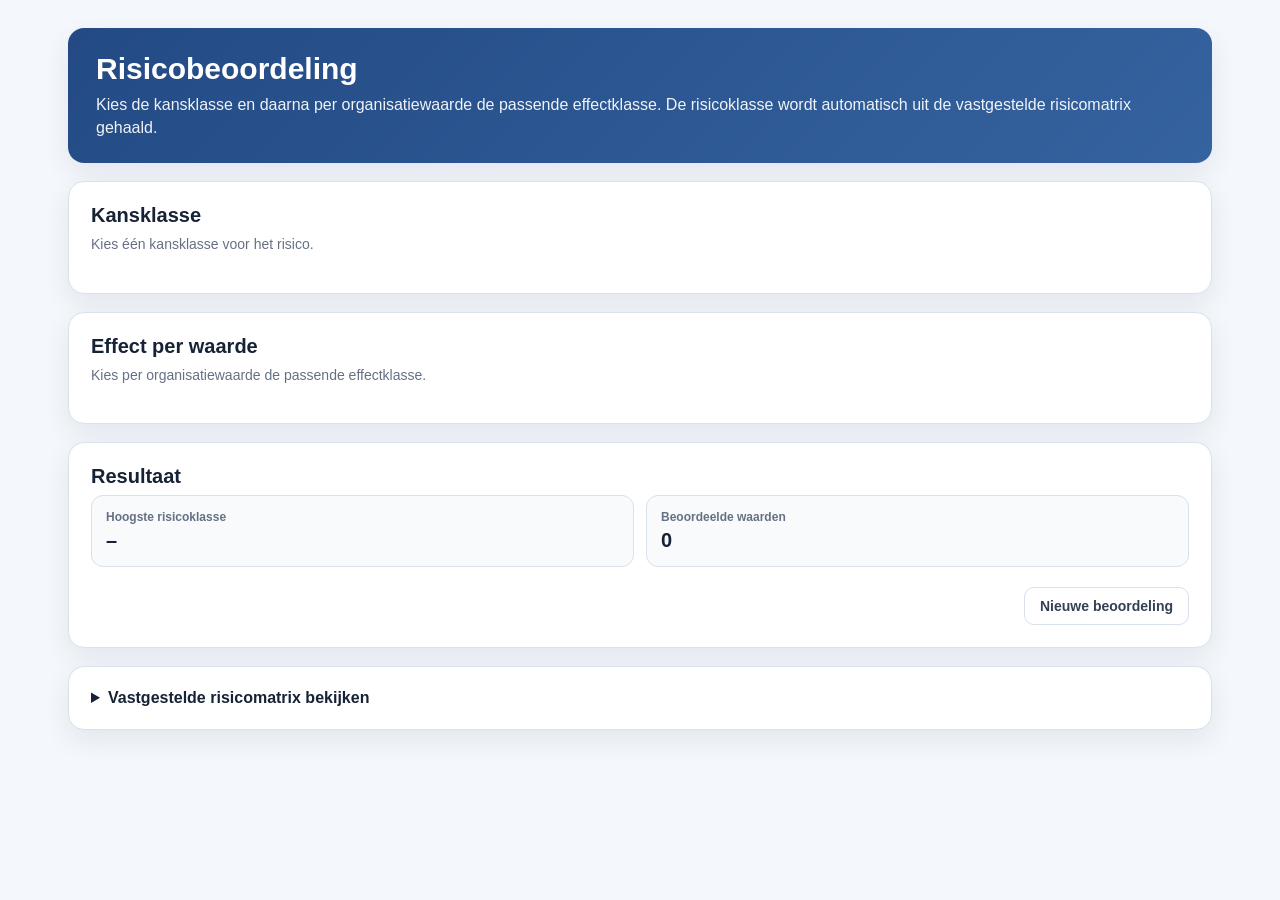
==== index.html @ 5b683b2f "Make root page direct risk assessment" ====
<!doctype html>
<html lang="nl">
<head>
<meta charset="utf-8">
<meta name="viewport" content="width=device-width, initial-scale=1">
<title>Risicobeoordeling</title>
<link rel="stylesheet" href="styles.css?v=20261007-5">
</head>
<body>
<div class="wrap">
  <section class="hero">
    <h1>Risicobeoordeling</h1>
    <p>Kies de kansklasse en daarna per organisatiewaarde de passende effectklasse. De risicoklasse wordt automatisch uit de vastgestelde risicomatrix gehaald.</p>
  </section>
  <section class="panel">
    <h2>Kansklasse</h2>
    <p class="hint">Kies één kansklasse voor het risico.</p>
    <div class="chance-grid" id="assessmentChances"></div>
  </section>
  <section class="panel">
    <h2>Effect per waarde</h2>
    <p class="hint">Kies per organisatiewaarde de passende effectklasse.</p>
    <div id="assessmentRows"></div>
  </section>
  <section class="panel">
    <h2>Resultaat</h2>
    <div class="assessment-summary">
      <div class="summary-card"><span>Hoogste risicoklasse</span><strong id="highestRisk">–</strong></div>
      <div class="summary-card"><span>Beoordeelde waarden</span><strong id="completedValues">0</strong></div>
    </div>
    <div class="notice hidden" id="assessmentWarning"></div>
    <div class="actions"><span></span><div class="actions-right"><button class="secondary" id="resetAssessmentBtn" type="button">Nieuwe beoordeling</button></div></div>
  </section>
  <section class="panel">
    <details>
      <summary><strong>Vastgestelde risicomatrix bekijken</strong></summary>
      <div id="finalMatrix" style="margin-top:14px"></div>
    </details>
  </section>
</div>
<script src="config.js?v=20261007-1"></script>
<script src="app.js?v=20261007-4" defer></script>
</body>
</html>
---- styles.css ----
:root{
  --bg:#f4f7fb; --panel:#fff; --text:#162235; --muted:#667085; --line:#d9e1ea;
  --blue:#234a84; --blue2:#35639f; --shadow:0 10px 28px rgba(23,43,77,.08); --radius:16px;
  --very-low:#2e7d32; --low:#8bc34a; --medium:#ffca28; --high:#fb8c00; --very-high:#d32f2f;
}
*{box-sizing:border-box}
body{margin:0;font-family:Arial,Helvetica,sans-serif;background:var(--bg);color:var(--text)}
.wrap{max-width:1180px;margin:0 auto;padding:28px 18px 48px}
.hero{background:linear-gradient(135deg,var(--blue),var(--blue2));color:#fff;border-radius:var(--radius);padding:24px 28px;box-shadow:var(--shadow);margin-bottom:18px}
.hero h1{margin:0 0 7px;font-size:30px}.hero p{margin:0;opacity:.93;line-height:1.45}
.panel{background:var(--panel);border:1px solid var(--line);border-radius:var(--radius);box-shadow:var(--shadow);padding:22px;margin-top:18px}
.hidden{display:none!important} h2{font-size:20px;margin:0 0 7px} h3{font-size:16px;margin:22px 0 8px}.hint{color:var(--muted);font-size:14px;line-height:1.45;margin:0 0 16px}
.stepper{display:grid;grid-template-columns:repeat(6,1fr);gap:8px;margin:16px 0 4px}.step{padding:10px 8px;border-radius:10px;background:#e8edf4;color:#667085;text-align:center;font-size:12px;font-weight:700}.step.active{background:var(--blue);color:#fff}.step.done{background:#dbe8f8;color:var(--blue)}
.row{display:flex;gap:12px;align-items:end;flex-wrap:wrap}.field{flex:1;min-width:210px}.field.small{flex:0 0 190px}.field label{display:block;font-size:12px;font-weight:700;color:#475467;margin:0 0 6px}.field input,.field select,.field textarea{width:100%;border:1px solid var(--line);border-radius:10px;background:#fff;padding:10px 11px;font:inherit;color:var(--text)}.field textarea{min-height:82px;resize:vertical}
.value-list,.class-list{display:grid;gap:10px}.input-card{border:1px solid #e4e8ee;background:#fafbfd;border-radius:12px;padding:14px}.input-card strong{display:block;margin-bottom:9px;color:var(--blue)}
.actions{display:flex;justify-content:space-between;gap:10px;margin-top:20px;flex-wrap:wrap}.actions-right{display:flex;gap:10px;flex-wrap:wrap}button{border:0;border-radius:10px;padding:10px 15px;font-weight:700;cursor:pointer;font-size:14px}.primary{background:var(--blue);color:#fff}.secondary{background:#fff;color:#344054;border:1px solid var(--line)}.danger{background:#fff;color:#b42318;border:1px solid #f1b5ae}button:disabled{opacity:.45;cursor:not-allowed}
.notice{padding:11px 13px;border-radius:10px;background:#fff7e6;border:1px solid #f0c36d;color:#7a4a00;font-size:13px;line-height:1.4;margin-top:12px}
.matrix-scroll{overflow:auto;border:1px solid var(--line);border-radius:12px}.matrix{border-collapse:collapse;width:100%;min-width:700px}.matrix th,.matrix td{border:1px solid #dfe5ec;padding:8px;text-align:center;vertical-align:middle}.matrix th{background:#f4f6f9;font-size:12px}.matrix .effect-head{text-align:left;min-width:220px}.matrix td select{width:100%;min-width:125px;padding:8px;border:1px solid rgba(0,0,0,.18);border-radius:8px;font-weight:700;background:#fff}
.legend{display:flex;flex-wrap:wrap;gap:8px;margin:12px 0 0}.legend span,.risk-badge{display:inline-flex;align-items:center;justify-content:center;border-radius:999px;padding:6px 10px;font-size:12px;font-weight:800;border:1px solid rgba(0,0,0,.08)}
.risk-very-low{background:var(--very-low);color:#fff}.risk-low{background:var(--low);color:#102a12}.risk-medium{background:var(--medium);color:#3d3200}.risk-high{background:var(--high);color:#311700}.risk-very-high{background:var(--very-high);color:#fff}
.config-summary{display:grid;grid-template-columns:repeat(3,1fr);gap:10px;margin-top:12px}.summary-card{background:#f8fafc;border:1px solid var(--line);border-radius:12px;padding:14px}.summary-card span{display:block;color:var(--muted);font-size:12px;font-weight:700;margin-bottom:5px}.summary-card strong{font-size:20px}.divider{height:1px;background:#e8ecf1;margin:22px 0}
.chance-grid{display:grid;grid-template-columns:repeat(auto-fit,minmax(145px,1fr));gap:9px}.choice input{display:none}.choice label{display:flex;min-height:125px;padding:12px;border:2px solid var(--line);border-radius:12px;align-items:center;justify-content:center;text-align:center;cursor:pointer;background:#fff;transition:.15s}.choice input:checked+label{border-color:var(--blue);background:#edf4ff}.choice .code{display:block;color:var(--blue);font-size:16px;font-weight:800;margin-bottom:4px}.choice .desc{display:block;font-size:12px;line-height:1.35;color:#475467}
.assessment-row{display:grid;grid-template-columns:220px 1fr 180px;gap:14px;align-items:center;padding:14px 0;border-top:1px solid #edf0f4}.assessment-row:first-child{border-top:0}.business{font-weight:800}.effect-buttons{display:grid;grid-template-columns:repeat(auto-fit,minmax(70px,1fr));gap:7px}.effect-buttons button{background:#fff;color:#344054;border:1px solid var(--line);padding:10px 7px}.effect-buttons button.active{background:var(--blue);color:#fff;border-color:var(--blue)}.result-cell{text-align:right}.effect-detail{grid-column:2 / 4;background:#f8fafc;border:1px solid #e3e9f0;border-radius:10px;padding:11px 13px;font-size:13px;line-height:1.45;margin-top:-6px}.empty{color:#98a2b3;font-size:13px}.assessment-summary{display:grid;grid-template-columns:repeat(2,1fr);gap:12px}.toolbar{display:flex;gap:8px;flex-wrap:wrap;margin-top:14px}.file-input{display:none}
@media(max-width:820px){.stepper{grid-template-columns:repeat(3,1fr)}.config-summary,.assessment-summary{grid-template-columns:1fr}.assessment-row{grid-template-columns:1fr}.effect-detail{grid-column:1}.result-cell{text-align:left}.row{display:block}.field.small,.field{margin-bottom:10px}.chance-grid{grid-template-columns:repeat(2,1fr)}}


/* Step 6 risk select contrast */
.matrix td select.risk-very-low{background:var(--very-low);color:#fff}
.matrix td select.risk-low{background:var(--low);color:#102a12}
.matrix td select.risk-medium{background:var(--medium);color:#3d3200}
.matrix td select.risk-high{background:var(--high);color:#311700}
.matrix td select.risk-very-high{background:var(--very-high);color:#fff}
.matrix td select.risk-select option{background:#fff;color:var(--text)}
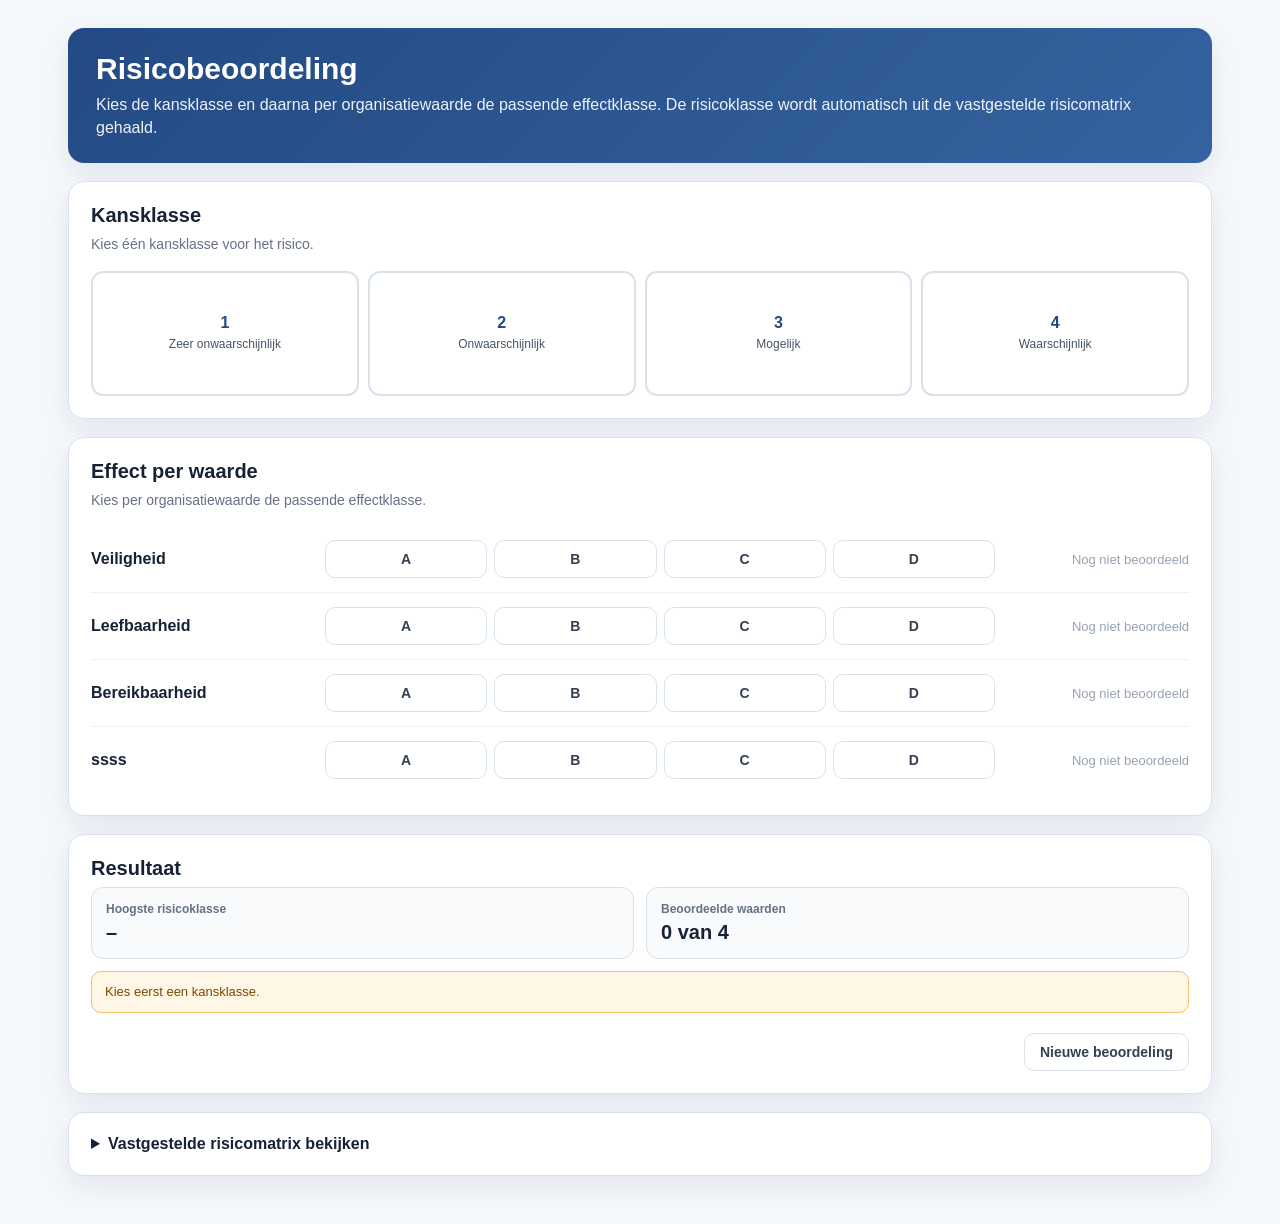
==== commit 195702e7: "Always load latest published risk matrix config" ====
--- a/index.html
+++ b/index.html
@@ -38,7 +38,20 @@
     </details>
   </section>
 </div>
-<script src="config.js?v=20261007-1"></script>
-<script src="app.js?v=20261007-4" defer></script>
+<script>
+(function(){
+  const configScript=document.createElement('script');
+  configScript.src='config.js?t='+Date.now();
+  configScript.onload=function(){
+    const appScript=document.createElement('script');
+    appScript.src='app.js?v=20261007-5';
+    document.body.appendChild(appScript);
+  };
+  configScript.onerror=function(){
+    document.body.innerHTML='<p style="padding:20px">De risicomatrix kon niet worden geladen. Vernieuw de pagina over enkele seconden.</p>';
+  };
+  document.body.appendChild(configScript);
+})();
+</script>
 </body>
 </html>
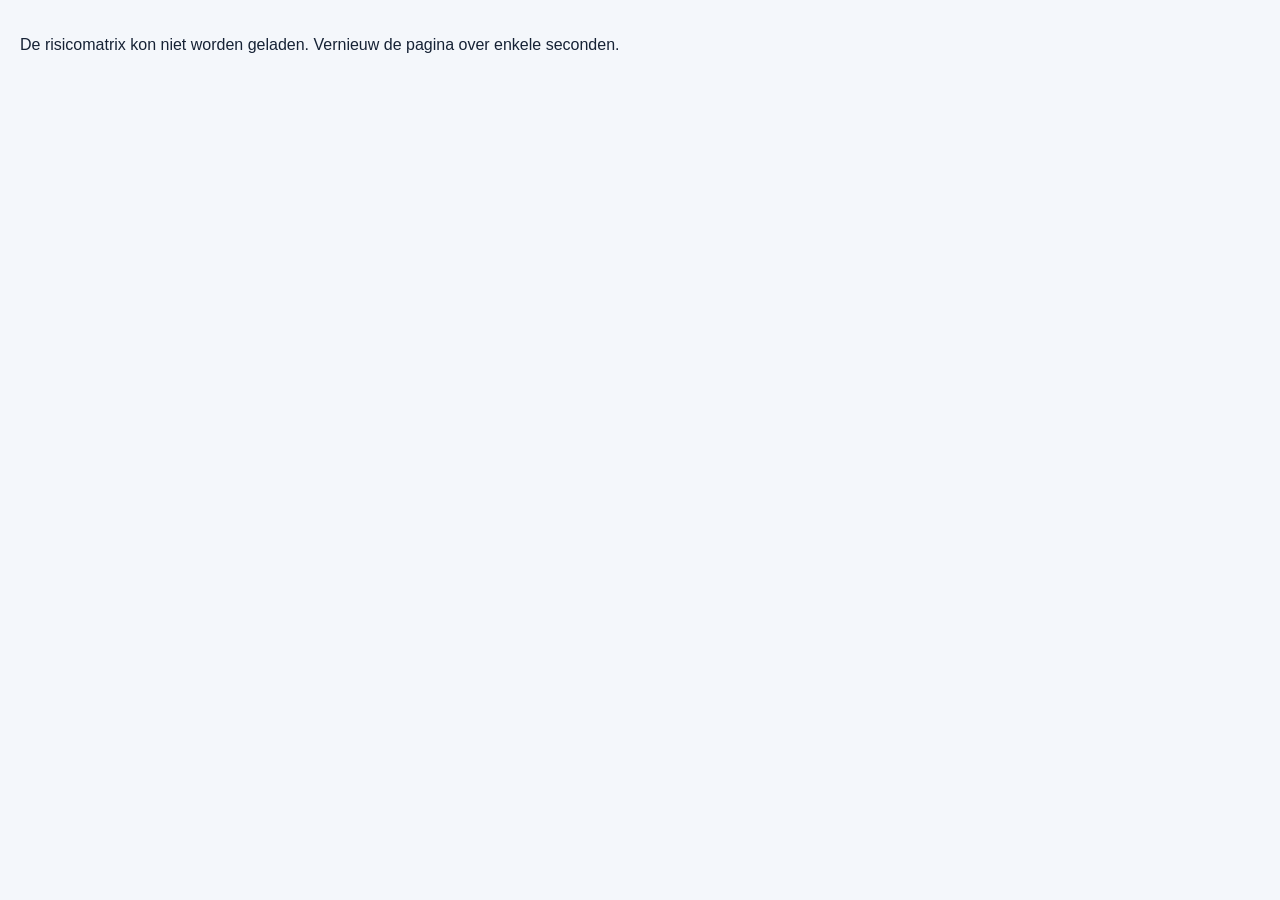
==== commit d934ccb3: "Load current risk config directly from GitHub" ====
--- a/index.html
+++ b/index.html
@@ -41,10 +41,10 @@
 <script>
 (function(){
   const configScript=document.createElement('script');
-  configScript.src='config.js?t='+Date.now();
+  configScript.src='https://raw.githubusercontent.com/DeBruggeniers/Risicomatrix_bouwen/main/config.js?t='+Date.now();
   configScript.onload=function(){
     const appScript=document.createElement('script');
-    appScript.src='app.js?v=20261007-5';
+    appScript.src='app.js?v=20261007-6';
     document.body.appendChild(appScript);
   };
   configScript.onerror=function(){
